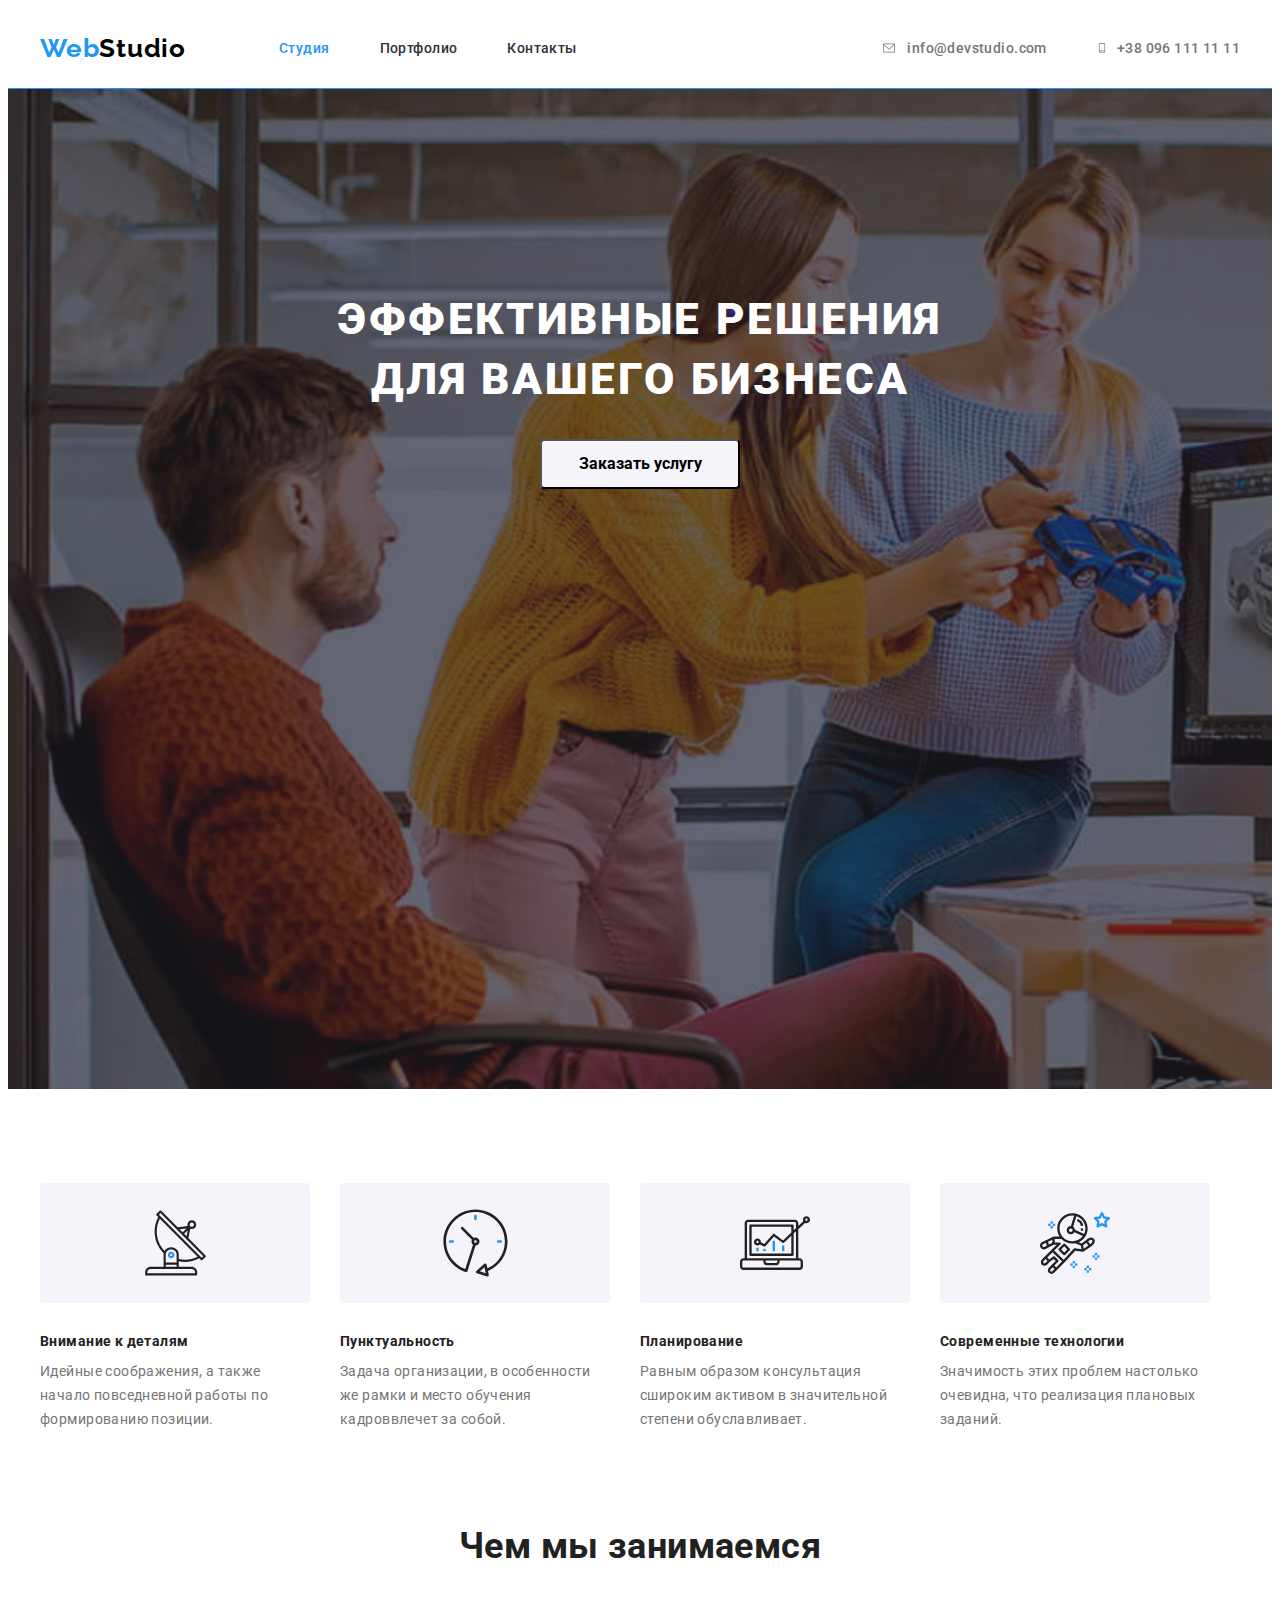
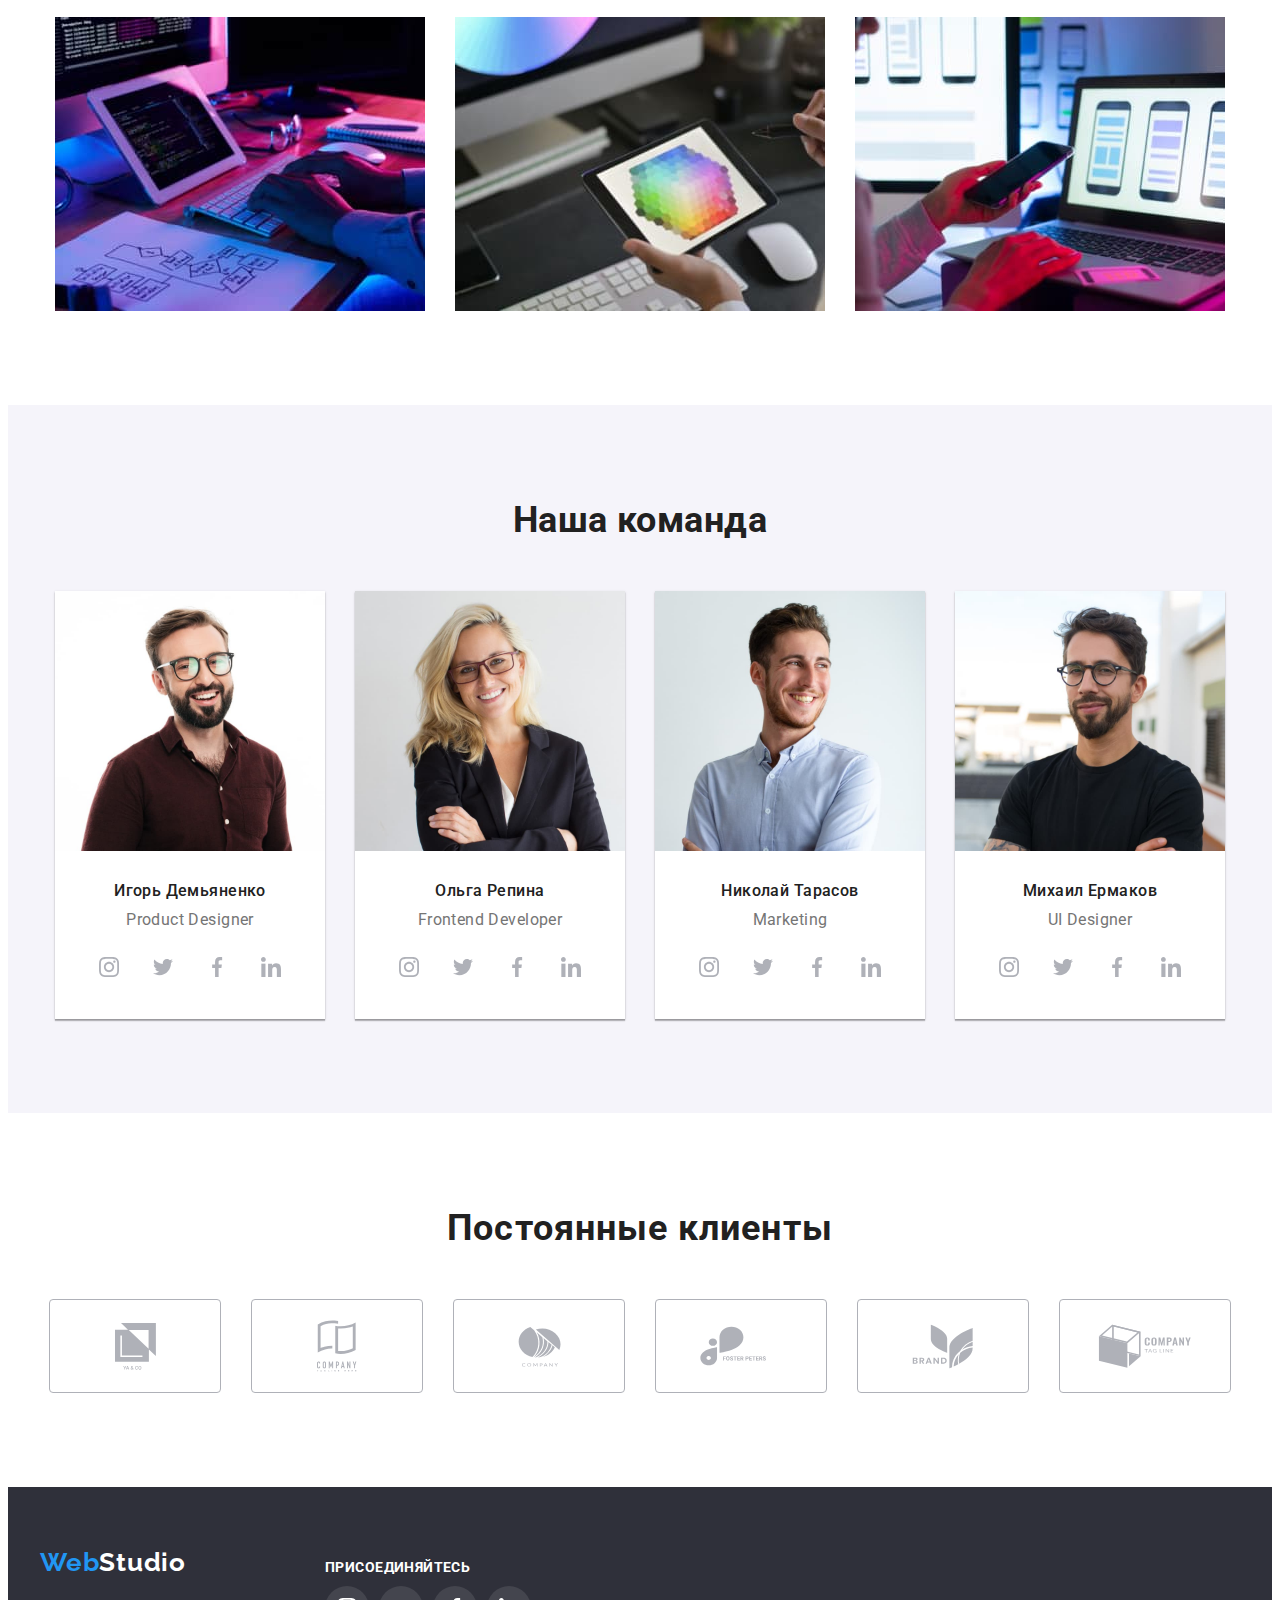
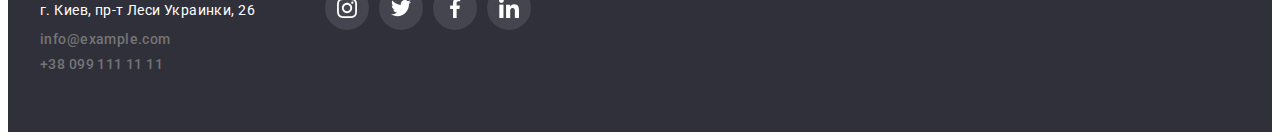
==== index.html @ 54870315 "main" ====
<!DOCTYPE html>
<html lang="en">
<head>
    <meta charset="UTF-8">
    <meta http-equiv="X-UA-Compatible" content="IE=edge">
    <meta name="viewport" content="width=device-width, initial-scale=1.0">
    <title>Document</title>
    <link rel="preconnect" href="https://fonts.googleapis.com">
<link rel="preconnect" href="https://fonts.gstatic.com" crossorigin>
<link href="https://fonts.googleapis.com/css2?family=Roboto:ital,wght@0,400;0,500;0,700;0,900;1,400;1,500;1,700;1,900&display=swap" rel="stylesheet">
<link rel="stylesheet" href="https://cdnjs.cloudflare.com/ajax/libs/modern-normalize/1.1.0/modern-normalize.min.css" integrity="sha512-wpPYUAdjBVSE4KJnH1VR1HeZfpl1ub8YT/NKx4PuQ5NmX2tKuGu6U/JRp5y+Y8XG2tV+wKQpNHVUX03MfMFn9Q==" crossorigin="anonymous" referrerpolicy="no-referrer" />
    <link rel="stylesheet" href="./CSS/style.css">
    <link rel="preconnect" href="https://fonts.googleapis.com">
    <link rel="preconnect" href="https://fonts.googleapis.com">
    <link rel="preconnect" href="https://fonts.gstatic.com" crossorigin>
    <link href="https://fonts.googleapis.com/css2?family=Raleway:wght@700&display=swap" rel="stylesheet">
<body class="body">
    <!-- header -->
   <header class="header-box">
       <div class="container flex">     
       <nav class="flex"><a href="" class="logo" lang="en">
        <span class="web">Web</span>Studio</a>
   <ul class="style-nav">
    <li class="list-style-maino"><a href="./index.html" class="link-main">Студия</a></li>
    <li class="list-style"><a href="./porfolio.html" class="link"> Портфолио</a></li>
    <li class="list-style"> <a href="" class="link"> Контакты</a></li>
</ul>
    </nav>
    
        <ul class="auth-nav">
        <li class="linknav-list-left">
            <a href="" class="linknav linknav">
                <svg class="header-icon icon-left" width="16" height="12"><use href="./images/icons/sprite.svg#icon-envelopehover"></use></svg>
info@devstudio.com</a></li>
        <li class="linknav-list"><a href="" class="linknav">
            <svg class="header-icon" width="10" height="16"><use href="./images/icons/sprite.svg#icon-smartphone"></use></svg>
       +38 096 111 11 11</a></li>
        
    </ul>
    </div>
</header>


<main>
    <!-- ===========HERO============== -->

    <section class="main-title">
        <div class="container">
        <h1 class="title">ЭФФЕКТИВНЫЕ РЕШЕНИЯ<br>ДЛЯ ВАШЕГО БИЗНЕСА </h1>
        <button type="button" class="button">Заказать услугу</button>
        </div>
    </section>



<section class="section">
<div class="container">

    <ul class="hero">
        <li class="list"> <div class="bloks"> <svg width="65" height="70"><use href="./images/icons/sprite.svg#icon-antenna1"></use></svg>
</div><h3 class="headlines">Внимание к деталям</h3>
           <p class="plist">Идейные соображения, а также начало повседневной работы по формированию позиции.</p></li>
            <li class="list"> <div class="bloks">
<svg width="67" height="70"><use href="./images/icons/sprite.svg#icon-clock2"></use></svg>
</div><h3 class="headlines">Пунктуальность</h3>
               <p class="plist">Задача организации, в особенности же рамки и место обучения кадроввлечет за собой.</p></li>
                <li class="list"> <div class="bloks"><svg width="70" height="70"><use href="./images/icons/sprite.svg#icon-diagram3" ></use></svg>
</div><h3 class="headlines">Планирование</h3>
                   <p class="plist"> Равным образом консультация сшироким активом в значительной степени обуславливает.</p></li>
                    <li class="list"> <div class="bloks"><svg width="70" height="70"><use href="./images/icons/sprite.svg#icon-astronaut4"></use></svg>
</div><h3 class="headlines">Современные технологии</h3>
                       <p class="plist"> Значимость этих проблем настолько очевидна, что реализация плановых заданий.</p></li>
    </ul>
    </div>
    </section>
    <!-- /* ===============WHAT WE DO================= */ -->
    <section class="section section-whatwedo">
        <div class="container">
    <h2 class="main-headlines">Чем мы занимаемся</h2>
    <ul class="images">
        <li class="img-list"><img src="./images/img1.jpg" width=370 height="294" alt="разработчик работает над проектом"> </li>
        <li class="img-list"><img src="./images/img2.jpg" width="370" height="294" alt="дизайнеры работают над мобильным приложением"></li>
        <li class="img-list"><img src="./images/img3.jpg" width="370" height="294" alt="креативный веб дизайнер выбирает цвет на планшете"></li>
    </ul>
    </div>
</section>

<!-- /* ==============TEAM============= */ -->
    <section class="our-team section">
        <div class="container">
        <h2 class="main-headlines-bot">Наша команда</h2>
        <ul class="all-employee">
            <li class="employee">
                
                <img src="./images/developer1.jpg" width="270" height="260" alt="Product Designer">
                <div class="cards-work"><h3 class="workers">Игорь Демьяненко</h3>
       <p class="positions">Product Designer</p><ul class="box-icons"><li class="social-link" ><a class="social-link-team" href=""><svg class="social-icon-team" height="20" width="20"><use href="./images/icons/sprite.svg#icon-instagram1"></use></svg></a></li>
    <li  class="social-link"><a href="" class="social-link-team"><svg class="social-icon-team" height="20" width="20"><use href="./images/icons/sprite.svg#icon-twitter2"></use></svg></a></li>
    <li  class="social-link"><a href="" class="social-link-team"><svg class="social-icon-team" height="20" width="20"><use href="./images/icons/sprite.svg#icon-facebook3"></use></svg></a></li>
    <li  class="social-link"><a href="" class="social-link-team"><svg class="social-icon-team" height="20" width="20"><use href="./images/icons/sprite.svg#icon-linkedin4"></use></svg></a></li></ul>
</div>
</li>

        <li class="employee">
            <img src="./images/developer2.jpg" width="270" height="260" alt="Frontend Developer">
            <div class="cards-work">
          <h3 class="workers">Ольга Репина</h3><p class="positions">Frontend Developer</p>
          <ul class="box-icons">
            <li class="social-link"><a class="social-link-team" href=""><svg class="social-icon-team" height="20" width="20"><use href="./images/icons/sprite.svg#icon-instagram1"></use></svg></a></li>
            <li class="social-link"><a class="social-link-team" href=""><svg class="social-icon-team" height="20" width="20"><use href="./images/icons/sprite.svg#icon-twitter2"></use></svg></a></li>
            <li class="social-link"><a class="social-link-team" href=""><svg class="social-icon-team" height="20" width="20"><use href="./images/icons/sprite.svg#icon-facebook3"></use></svg></a></li>
            <li class="social-link"><a class="social-link-team" href=""><svg class="social-icon-team" height="20" width="20"><use href="./images/icons/sprite.svg#icon-linkedin4"></use></svg></a></li>
          </ul>
        </div>
    </li>
        <li class="employee">
            
                <img src="./images/developer3.jpg" width="270" height="260" alt="Marketing">
                <div class="cards-work">
             <h3 class="workers">Николай Тарасов</h3><p class="positions">Marketing</p><ul class="box-icons">
                 <li class="social-link"><a class="social-link-team" href=""><svg class="social-icon-team" height="20" width="20">
                        <use href="./images/icons/sprite.svg#icon-instagram1"></use>
                    </svg></a></li>
                <li class="social-link"><a class="social-link-team" href=""><svg class="social-icon-team" height="20" width="20">
                        <use href="./images/icons/sprite.svg#icon-twitter2"></use>
                    </svg></a></li>
                <li class="social-link"><a class="social-link-team" href=""><svg class="social-icon-team" height="20" width="20">
                        <use href="./images/icons/sprite.svg#icon-facebook3"></use>
                    </svg></a></li>
                <li class="social-link"><a class="social-link-team" href=""><svg class="social-icon-team" height="20" width="20">
                        <use href="./images/icons/sprite.svg#icon-linkedin4"></use>
                    </svg></a></li>
             </ul>
</div>
    
</li>
        <li class="employee">
           
                <img src="./images/developer4.jpg" width="270" height="260" alt="UI Designer">
                <div class="cards-work">
              <h3 class="workers">Михаил Ермаков</h3><p class="positions">UI Designer</p><ul class="box-icons">
                  <li class="social-link"><a class="social-link-team" href=""><svg class="social-icon-team" height="20" width="20">
                        <use href="./images/icons/sprite.svg#icon-instagram1"></use>
                    </svg></a></li>
            <li class="social-link"><a class="social-link-team" href=""><svg class="social-icon-team" height="20" width="20">
                    <use href="./images/icons/sprite.svg#icon-twitter2"></use>
                </svg></a></li>
        <li class="social-link"><a class="social-link-team" href=""><svg class="social-icon-team" height="20" width="20">
                <use href="./images/icons/sprite.svg#icon-facebook3"></use>
            </svg></a></li>
    <li class="social-link"><a class="social-link-team" href=""><svg class="social-icon-team" height="20" width="20">
            <use href="./images/icons/sprite.svg#icon-linkedin4"></use>
        </svg></a></li></ul>
            </div>
    </li>

        </ul>
        </div>
    </section>
    <!-- ============================CLIENTS============================ -->
    <section class="section">
        <div class="container">
            <h2 class="hclient">Постоянные клиенты</h2>
<ul class="client-flex"><li class="client-list"><a class="client-link" href=""><svg class="client-icon" width="41" height="47"><use href="./images/icons/sprite2.svg#icon-group" ></use></svg></a></li>
<li class="client-list"><a class="client-link" href=""><svg class="client-icon" width="40" height="52"><use href="./images/icons/sprite2.svg#icon-group2" ></use></svg></a></li>
<li class="client-list"><a class="client-link" href=""><svg class="client-icon" width="43" height="41"><use href="./images/icons/sprite2.svg#icon-group3"></use></svg></a></li>
<li class="client-list"><a class="client-link" href=""><svg class="client-icon" width="84" height="40"><use href="./images/icons/sprite2.svg#icon-group4"></use></svg></a></li>
<li class="client-list"><a class="client-link" href=""><svg class="client-icon" width="62" height="45"><use href="./images/icons/sprite2.svg#icon-group5"></use></svg></a></li>
<li class="client-list"><a class="client-link" href=""><svg class="client-icon" width="94" height="44"><use href="./images/icons/sprite2.svg#icon-group6"></use></svg></a></li></ul>
    

        </div>
    </section>
</main>
<!-- /* ==================FOOTER====================== */ -->
    <footer class="downfooter">
        <div class="container footer-flex">
            
            <div>
        <a href="" class="logodown" lang="en">
            <span class="web">Web</span>Studio</a>
<address>
    <ul class="footer-list">
<li><p class="address">г. Киев, пр-т Леси Украинки, 26</p></li>
 <li class="list-nav"><a href="" class="linknav-footer">info@example.com</a></li>  
<li class="list-nav footer-address"> <a href="" class="linknav-footer"> +38 099 111 11 11</a></li>
</ul>
</address>
</div>
<div class="footer-social">
    <h2 class="social-h">ПРИСОЕДИНЯЙТЕСЬ</h2>
    <ul class="ul-flex"><li class="social-footer-list"><a class="social-link-footer" href=""><svg class="social-icon-footer" height="20" width="20"><use href="./images/icons/sprite.svg#icon-instagram1"></use></svg></a></li>
    <li class="social-footer-list"><a class="social-link-footer" href=""><svg class="social-icon-footer" height="20" width="20"><use href="./images/icons/sprite.svg#icon-twitter2"></use></svg></a></li>
    <li class="social-footer-list"><a class="social-link-footer" href=""><svg class="social-icon-footer" height="20" width="20"><use href="./images/icons/sprite.svg#icon-facebook3"></use></svg></a></li>
    <li class="social-footer-list"><a class="social-link-footer" href=""><svg class="social-icon-footer" height="20" width="20"><use href="./images/icons/sprite.svg#icon-linkedin4"></use></svg></a></li></ul>
</div>
</div>
    </footer>

</body>
</html>
---- CSS/style.css ----
.body {
  font-family: "Roboto", sans-serif;
  font-size: 14px;
  font-weight: 400;
  font-style: normal;
  letter-spacing: 0.03em;
  color: #757575;
}
address {
  font-style: normal;
}
img {
  display: block;
}
ul {
  list-style: none;
}
p {
  margin: 0;
}
.container {
  width: 1200px;
  padding-left: 15px;
  padding-right: 15px;
  margin-right: auto;
  margin-left: auto;
}
.section {
  padding-top: 94px;
  padding-bottom: 94px;
}
/* global */
.logo {
  font-family: Raleway;
  font-weight: bold;
  font-size: 26px;
  line-height: 31px;
  letter-spacing: 0.03em;
  color: black;
  text-decoration: none;
  display: inline-block;
}
.web {
  color: #2196f3;
}
/* logo */
/* ===================header=================== */

.style-nav {
  display: flex;
  margin-top: 0px;
  margin-bottom: 0px;
  padding-left: 0px;
  justify-content: center;
  margin-left: 93px;
  align-items: center;
}

.style-nav .link-main {
  font-size: 14px;
  line-height: 16px;
  font-weight: 500;
  color: #2196f3;
  text-decoration: none;
  list-style: none;
  display: block;
  /* margin-top: 32px;
  margin-bottom: 32px; */
}
.style-nav .link {
  display: block;
  font-size: 14px;
  line-height: 16px;
  font-weight: 500;
  color: #2f303a;
  text-decoration: none;
  padding-top: 32px;
  padding-bottom: 32px;
}
.list-style {
  margin-left: 50px;
}
.style-nav .link:hover,
.style-nav .link:focus {
  color: #2196f3;
}
.auth-nav .linknav {
  font-size: 14px;
  line-height: 16px;
  font-weight: 500;
  text-decoration: none;
  list-style: none;
  color: #757575;
}
.linknav:focus,
.linknav:hover {
  color: #2196f3;
  fill: #2196f3;
}

.linknav-list {
  margin-left: 50px;
}
.auth-nav {
  display: flex;
  align-items: center;
  padding-left: 0;
  margin: 0px;
  margin-left: auto;
}
.auth-nav .linknav-list + .linknav-list {
  margin-left: 50px;
}
.header-box {
  border-bottom: 1px solid #2196f3;
}
.flex {
  display: flex;
  align-items: center;
}
.linknav {
  display: flex;
  align-items: center;
}
.header-icon {
  margin-right: 10px;
}
.header-icon {
  fill: #757575;
}
.linknav-list:hover .header-icon,
.linknav-list:focus .header-icon {
  fill: #2196f3;
}
.linknav-list-left:hover .header-icon,
.linknav-list-left:focus .header-icon {
  fill: #2196f3;
}
/* ==================header=================== */
.bloks {
  height: 120px;
  display: flex;
  background: #f5f4fa;
  border-radius: 4px;
  margin-bottom: 30px;
  align-items: center;
  justify-content: center;
}
.main-title {
  background: #c4c4c4;
  color: #ffffff;
  text-align: center;
  margin-right: auto;
  margin-left: auto;
  padding-top: 200px;
  padding-bottom: 200px;
  background-image: linear-gradient(
      rgba(47, 48, 58, 0.4),
      rgba(47, 48, 58, 0.4)
    ),
    url(../images/background.jpg);
  background-size: cover;
  max-width: 1600px;
  height: 600px;
}

.main-title .title {
  margin-bottom: 30px;
  margin-top: 0px;
  font-size: 44px;
  line-height: 60px;
  font-weight: 900;
  letter-spacing: 0.06em;
}
.button {
  font-family: "Roboto";
  border-radius: 4px;
  background-color: #f5f4fa;
  color: black;
  font-size: 16px;
  line-height: 30px;
  font-weight: 700;
  width: 200px;
  height: 50px;
  left: 700px;
  top: 430px;
  cursor: pointer;
  display: inline-block;
}
.button:hover {
  background-color: #2196f3;
  color: #ffffff;
  cursor: pointer;
}
/* effect button */

.hero {
  margin-top: 0px;
  margin-bottom: 0px;
  display: flex;
  padding-left: 0px;
}
.hero .list + .list {
  margin-left: 30px;
}
.hero .plist {
  font-size: 14px;
  line-height: 24px;
  margin-top: 0px;
  margin-bottom: 0px;
  width: 270px;
}
.hero .headlines {
  font-size: 14px;
  line-height: 16px;
  color: #212121;
  font-weight: 700;
  margin-top: 0px;

  margin-bottom: 10px;
}
/* ===============WHAT WE DO================= */
.main-headlines {
  font-size: 36px;
  line-height: 42px;
  font-weight: 700;
  color: #212121;
  margin-bottom: 50px;
  text-align: center;
  margin-top: 0;
}
.section-whatwedo {
  padding-top: 0;
}
.images {
  margin-top: 0px;
  display: flex;
  justify-content: center;
  padding: 0px;
  margin-bottom: 0px;
}
.img-list {
  width: 370px;
}
/* ==============TEAM============= */
.box-icons {
  display: flex;
  padding: 0;
  justify-content: center;
}

.all-employee {
  padding-bottom: 94px;
  margin-bottom: 0px;
  margin-top: 0px;
  display: flex;
  justify-content: center;
  padding: 0;
}
.all-employee .employee + .employee {
  margin-left: 30px;
}

.images .img-list + .img-list {
  margin-left: 30px;
}
.our-team {
  background-color: #f5f4fa;
  padding-top: 94px;
  margin-left: 0px;
}
.main-headlines-bot {
  font-size: 36px;
  line-height: 42px;
  font-weight: 700;
  color: #212121;
  margin-bottom: 50px;
  text-align: center;
  margin-top: 0px;
}

.employee {
  width: 270px;
  background: #ffffff;
  box-shadow: 0px 1px 3px rgba(0, 0, 0, 0.12), 0px 1px 1px rgba(0, 0, 0, 0.14),
    0px 2px 1px rgba(0, 0, 0, 0.2);
}
.workers {
  font-weight: 500;
  font-size: 16px;
  line-height: 19px;
  text-align: center;
  color: #212121;
  margin-bottom: 10px;
  margin-top: 0;
}
.positions {
  font-size: 16px;
  line-height: 19px;
  font-weight: 400;
  text-align: center;
  margin: 0px;
  margin-bottom: 16px;
}
.cards-work {
  padding-top: 30px;
  padding-bottom: 30px;
}
.box-icons {
  display: flex;
  align-items: center;
  justify-content: center;
}
.social-link-team {
  display: flex;
  align-items: center;
  justify-content: center;
  width: 44px;
  height: 44px;
  border-radius: 50%;
}
.social-link-team:hover,
.social-link-team:focus {
  background-color: #2196f3;
}
.social-link-team:hover .social-icon-team {
  fill: #ffffff;
}
.social-icon-team {
  fill: #afb1b8;
}
.social-link + .social-link {
  margin-left: 10px;
}

/* ==================CLIENT====================== */
.hclient {
  max-width: 390px;
  font-style: normal;
  font-weight: 700;
  font-size: 36px;
  line-height: 42px;
  text-align: center;
  letter-spacing: 0.03em;
  color: #212121;
  margin-top: 0;
  margin-left: auto;
  margin-right: auto;
  margin-bottom: 50px;
}
.client-list + .client-list {
  margin-left: 30px;
}
.client-flex {
  display: flex;
  margin: 0%;
  padding: 0%;
  justify-content: center;
}
.client-link {
  display: flex;
  align-items: center;
  justify-content: center;
  width: 170px;
  height: 92px;
  border: 1px solid #afb1b8;
  border-radius: 4px;
}
.client-link:hover .client-icon,
.client-link:focus .client-icon {
  fill: #2196f3;
}
.client-link:hover,
.client-link:focus {
  border-color: #2196f3;
}
.client-icon {
  fill: #afb1b8;
}
/* ==================FOOTER====================== */
.downfooter {
  background-color: #2f303a;
}
.logodown {
  font-family: Raleway;
  font-weight: bold;
  font-size: 26px;
  line-height: 31px;
  letter-spacing: 0.03em;
  color: #ffffff;
  text-decoration: none;
  display: inline-block;
  margin-bottom: 20px;
}
.web {
  color: #2196f3;
}
.address {
  margin-bottom: 0px;
  margin-top: 0px;
  text-align: left;
  font-size: 14px;
  line-height: 24px;
  color: #ffffff;
  font-weight: 400;
}
.footer-list {
  padding-left: 0px;
  margin: 0px;
  font-style: normal;
}
.linknav-footer {
  font-size: 14px;
  line-height: 16px;
  font-weight: 500;
  text-decoration: none;
  list-style: none;
  color: #757575;
  display: inline-block;
}
.list-nav {
  margin-top: 9px;
}
.downfooter .linknav-footer:focus,
.downfooter .linknav-footer:hover {
  color: #2196f3;
}
.downfooter {
  padding-bottom: 60px;
  padding-top: 60px;
}
.footer-flex {
  display: flex;
}
.footer-social {
  margin-left: 70px;
}
.ul-flex {
  display: flex;
  margin: 0%;
  padding: 0%;
}

.social-icon-footer {
  fill: #ffffff;
}
.social-link-footer {
  display: flex;
  align-items: center;
  justify-content: center;
  width: 44px;
  height: 44px;
  border-radius: 50%;
  background-color: rgba(255, 255, 255, 0.1);
}
.social-link-footer:hover,
.social-link-footer:focus {
  background-color: #2196f3;
}
.social-link-team:hover .social-icon-team {
  fill: #ffffff;
}
.social-footer-list + .social-footer-list {
  margin-left: 10px;
}
.social-h {
  font-weight: 700;
  font-size: 14px;
  line-height: 16px;
  letter-spacing: 0.03em;

  color: #ffffff;
}
/* footeer */

/* =================Portfolio================ */
.port-header {
  display: flex;
  align-items: center;
}
.header-box-port {
  border-bottom: 1px solid #ececec;
}

.style-nav-port {
  margin: 0%;
  display: flex;
  padding: 0px;
  margin-left: 93px;
  align-items: center;
}

.web {
  color: #2196f3;
}
.link-current {
  font-size: 14px;
  line-height: 16px;
  font-weight: 500;
  color: #2196f3;
  text-decoration: none;
  list-style: none;
  padding-top: 32px;
  padding-bottom: 32px;
}
.list-current {
  margin-left: 50px;
  margin-right: 50px;
}
.link-port {
  padding-top: 32px;
  padding-bottom: 32px;
}
.link-port-left {
  font-size: 14px;
  line-height: 16px;
  font-weight: 500;
  color: #212121;
  text-decoration: none;
  list-style: none;
  padding-top: 32px;
  padding-bottom: 32px;
}
.link-port-left:focus,
.link-port-left:hover {
  color: #2196f3;
}
.style-nav-port .link-port {
  font-size: 14px;
  line-height: 16px;
  font-weight: 500;
  color: #212121;
  text-decoration: none;
  list-style: none;
}
.list-style-main {
  margin-left: 50px;
}
.style-nav-port .link-port:hover,
.style-nav-port .link-port:focus {
  color: #2196f3;
}
.auth-nav .linknav-port {
  font-size: 14px;
  line-height: 16px;
  font-weight: 500;
  text-decoration: none;
  list-style: none;
  color: #757575;
}
.auth-nav .linknav:focus,
.auth-nav .linknav:hover {
  color: #2196f3;
}
.auth-nav .prt-list {
  margin-right: 50px;
}

/* header-portfolio */

.portfolio-nav {
  font-weight: 500;
  font-size: 16px;
  line-height: 1.62;
}
.btns {
  display: flex;
  justify-content: center;
  padding-left: 0px;
  margin: 0px;
  margin-bottom: 50px;
}
.btns .btns-list + .btns-list {
  margin-left: 8px;
}
.button-port {
  font-family: "Roboto";
  border-radius: 4px;
  background-color: #f5f4fa;
  color: black;
  font-weight: 500;
  font-size: 16px;
  line-height: 26px;
  cursor: pointer;
}
.button-port:hover {
  background-color: #2196f3;
  color: #ffffff;
  cursor: pointer;
}
/* buttons portfolio */
.imgs {
  display: flex;
  flex-wrap: wrap;
  margin-top: 0px;
  padding: 0%;
}

.image-list {
  box-sizing: border-box;
  min-width: 370px;
}
.imgs .image-list .image-title {
  margin-bottom: 4px;
  font-weight: bold;
  font-size: 18px;
  line-height: 36px;
  color: #212121;
  margin-top: 0;
  margin-left: auto;
  margin-right: auto;
}
.description {
  margin-bottom: 0;
  margin-top: 0px;
  font-size: 16px;
  line-height: 30px;
  font-weight: 400;
}
.cards-worker {
  padding: 20px 24px;
  border-bottom: 1px solid #eeeeee;
  border-left: 1px solid #eeeeee;
  border-right: 1px solid #eeeeee;
}
.image-list:not(:nth-last-child(3n + 1)) {
  margin-right: 30px;
}
.image-list:not(:nth-last-child(-n + 3)) {
  margin-bottom: 30px;
}
/*assortment */
/* ======================FOOTER==================================== */
.logodown-port {
  display: inline-block;
  margin-bottom: 20px;

  font-family: Raleway;
  font-weight: bold;
  font-size: 26px;
  line-height: 31px;
  letter-spacing: 0.03em;
  color: #ffffff;
  text-decoration: none;
}
.web {
  color: #2196f3;
}
.downfooter-port {
  background-color: #2f303a;
  padding-top: 60px;
  padding-bottom: 60px;
}
.address-port {
  color: #ffffff;
  margin-top: 0px;
  margin-bottom: 0px;
}
.downfooter-port .linknav-port {
  display: inline-block;
  font-size: 14px;
  line-height: 24px;
  color: rgba(255, 255, 255, 0.6);
  text-decoration: none;
  list-style: none;
}
.downfooter-potr .linknav-port:focus,
.downfooter-port .linknav-port:hover {
  color: #2196f3;
}
.portfoot-list {
  padding: 0;
  margin: 0;
}
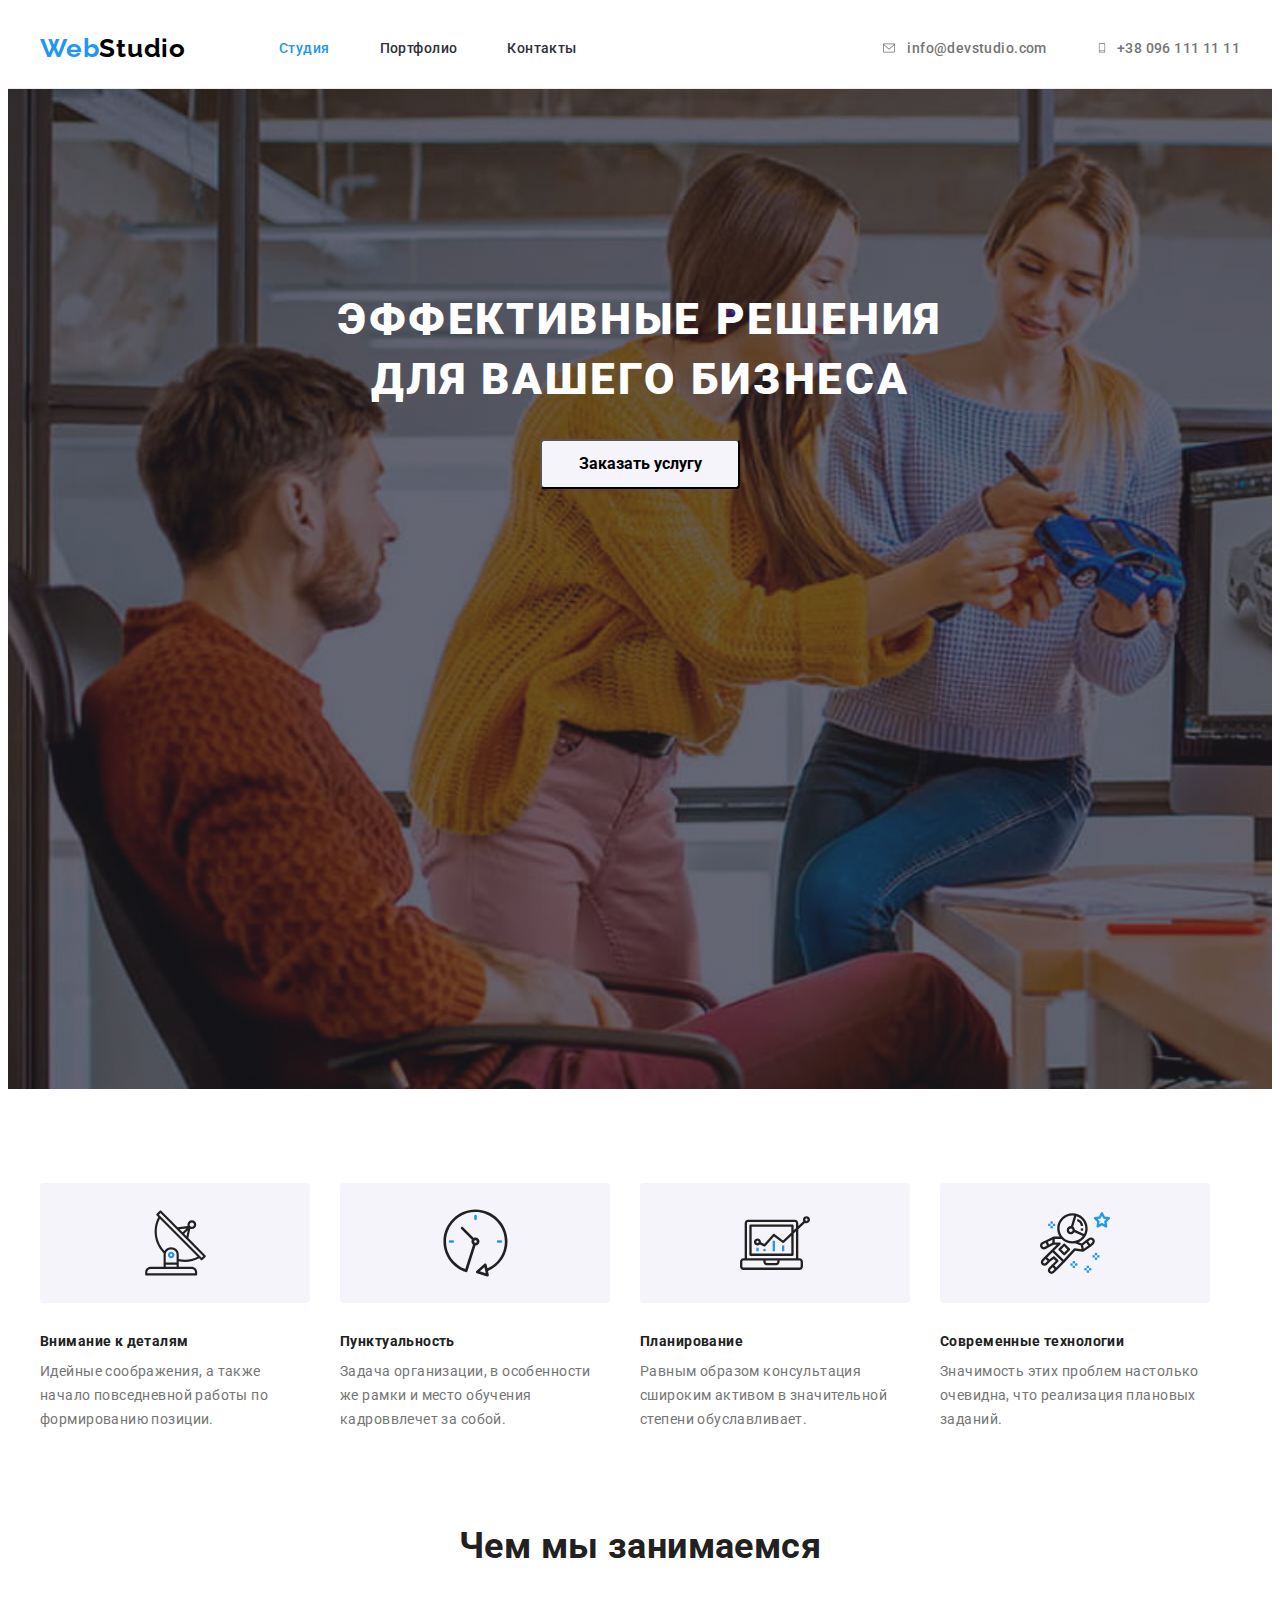
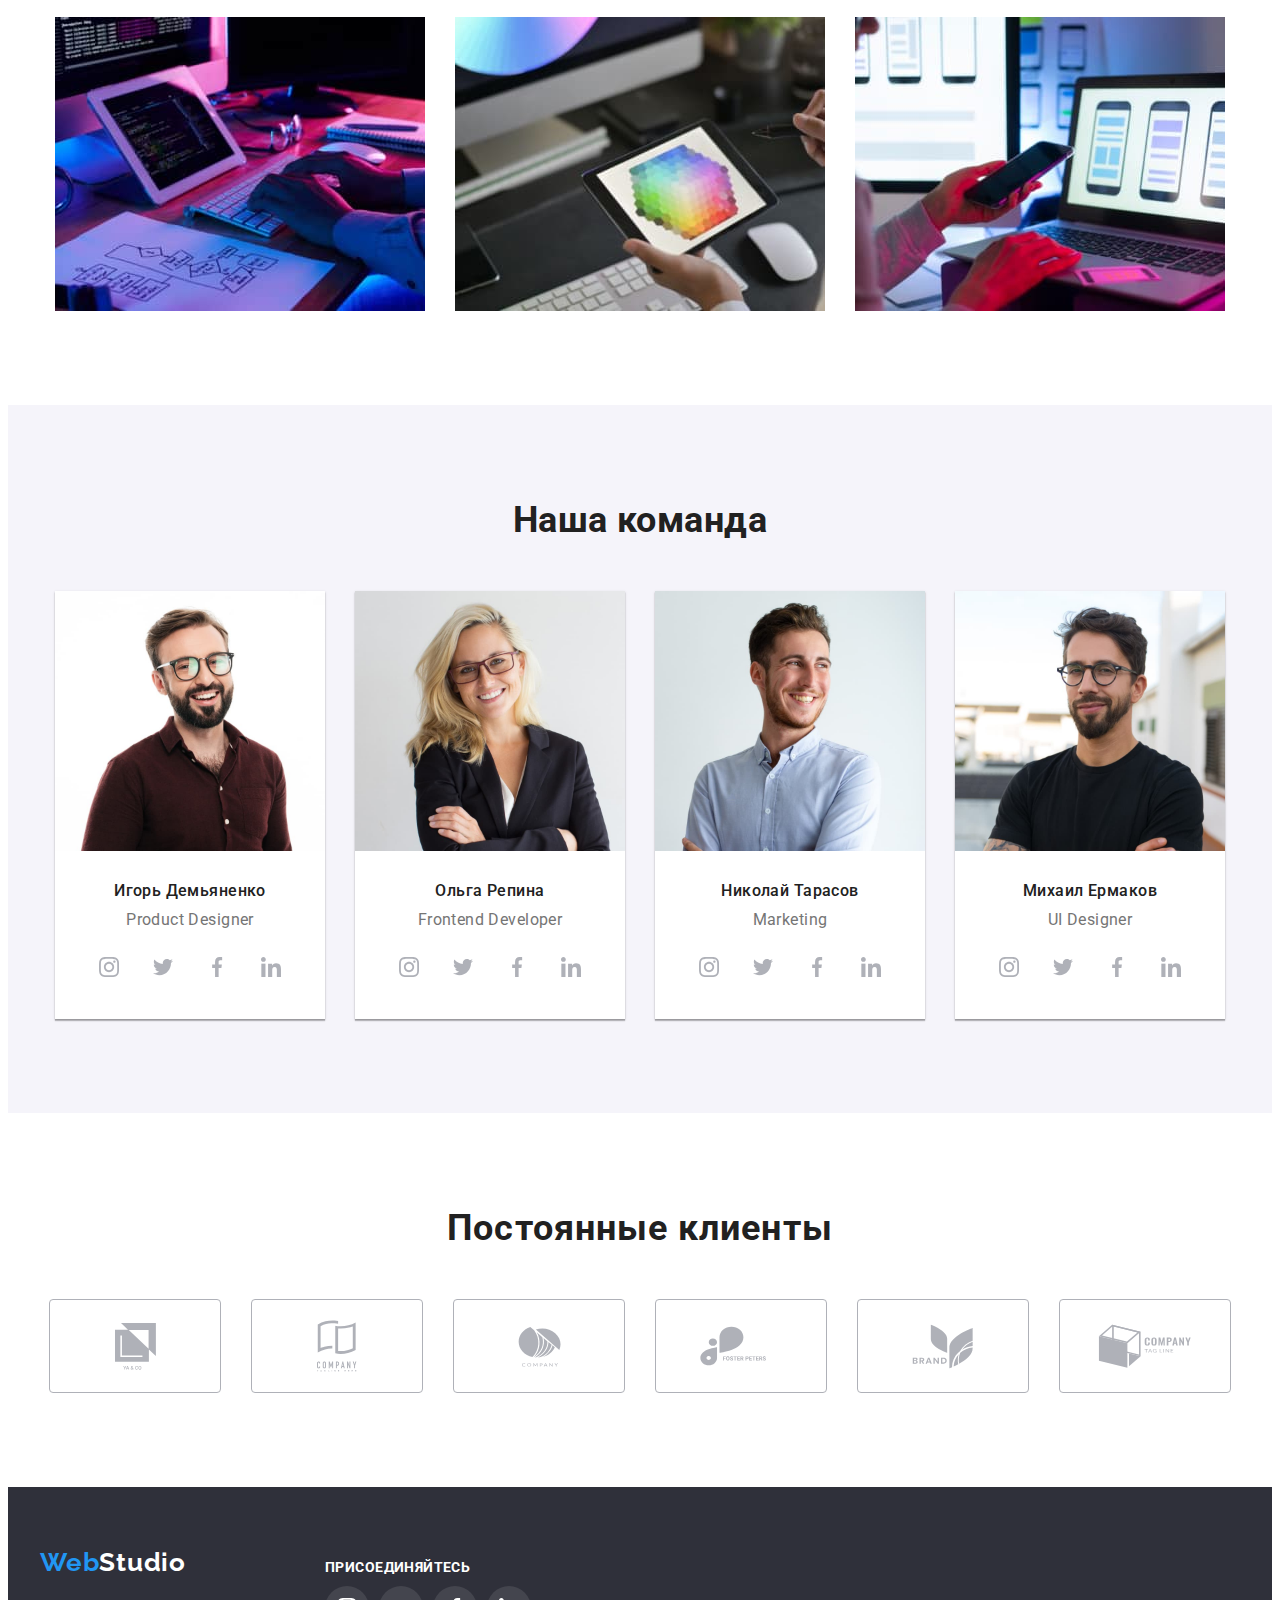
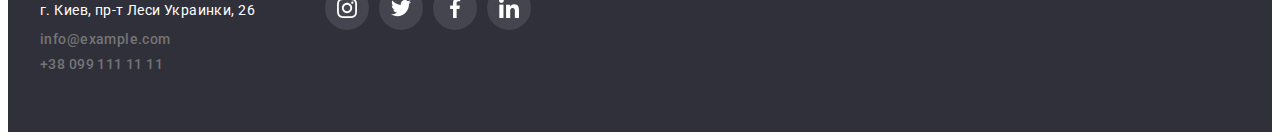
==== commit 9fc04258: "Finish" ====
--- a/index.html
+++ b/index.html
@@ -21,7 +21,7 @@
        <nav class="flex"><a href="" class="logo" lang="en">
         <span class="web">Web</span>Studio</a>
    <ul class="style-nav">
-    <li class="list-style-maino"><a href="./index.html" class="link-main">Студия</a></li>
+    <li class="list-style-main"><a href="./index.html" class="link-main">Студия</a></li>
     <li class="list-style"><a href="./porfolio.html" class="link"> Портфолио</a></li>
     <li class="list-style"> <a href="" class="link"> Контакты</a></li>
 </ul>
--- a/CSS/style.css
+++ b/CSS/style.css
@@ -112,7 +112,7 @@
   margin-left: 50px;
 }
 .header-box {
-  border-bottom: 1px solid #2196f3;
+  border-bottom: 1px solid #ececec;
 }
 .flex {
   display: flex;
@@ -474,73 +474,45 @@
 /* footeer */
 
 /* =================Portfolio================ */
-.port-header {
-  display: flex;
-  align-items: center;
-}
-.header-box-port {
-  border-bottom: 1px solid #ececec;
-}
-
-.style-nav-port {
-  margin: 0%;
-  display: flex;
-  padding: 0px;
+.style-nav {
+  display: flex;
+  margin-top: 0px;
+  margin-bottom: 0px;
+  padding-left: 0px;
+  justify-content: center;
   margin-left: 93px;
   align-items: center;
 }
 
-.web {
-  color: #2196f3;
-}
-.link-current {
+.linkp-main {
   font-size: 14px;
   line-height: 16px;
   font-weight: 500;
   color: #2196f3;
   text-decoration: none;
   list-style: none;
+  display: block;
   padding-top: 32px;
   padding-bottom: 32px;
-}
-.list-current {
   margin-left: 50px;
   margin-right: 50px;
 }
-.link-port {
+.linkp {
+  display: block;
+  font-size: 14px;
+  line-height: 16px;
+  font-weight: 500;
+  color: #2f303a;
+  text-decoration: none;
   padding-top: 32px;
   padding-bottom: 32px;
 }
-.link-port-left {
-  font-size: 14px;
-  line-height: 16px;
-  font-weight: 500;
-  color: #212121;
-  text-decoration: none;
-  list-style: none;
-  padding-top: 32px;
-  padding-bottom: 32px;
-}
-.link-port-left:focus,
-.link-port-left:hover {
-  color: #2196f3;
-}
-.style-nav-port .link-port {
-  font-size: 14px;
-  line-height: 16px;
-  font-weight: 500;
-  color: #212121;
-  text-decoration: none;
-  list-style: none;
-}
-.list-style-main {
-  margin-left: 50px;
-}
-.style-nav-port .link-port:hover,
-.style-nav-port .link-port:focus {
-  color: #2196f3;
-}
-.auth-nav .linknav-port {
+
+.linkp:hover,
+.linkp:focus {
+  color: #2196f3;
+}
+.auth-nav .linknav {
   font-size: 14px;
   line-height: 16px;
   font-weight: 500;
@@ -548,15 +520,50 @@
   list-style: none;
   color: #757575;
 }
-.auth-nav .linknav:focus,
-.auth-nav .linknav:hover {
-  color: #2196f3;
-}
-.auth-nav .prt-list {
-  margin-right: 50px;
-}
-
-/* header-portfolio */
+.linknav:focus,
+.linknav:hover {
+  color: #2196f3;
+  fill: #2196f3;
+}
+
+.linknav-list {
+  margin-left: 50px;
+}
+.auth-nav {
+  display: flex;
+  align-items: center;
+  padding-left: 0;
+  margin: 0px;
+  margin-left: auto;
+}
+.auth-nav .linknav-list + .linknav-list {
+  margin-left: 50px;
+}
+.header-box {
+  border-bottom: 1px solid #ececec;
+}
+.flex {
+  display: flex;
+  align-items: center;
+}
+.linknav {
+  display: flex;
+  align-items: center;
+}
+.header-icon {
+  margin-right: 10px;
+}
+.header-icon {
+  fill: #757575;
+}
+.linknav-list:hover .header-icon,
+.linknav-list:focus .header-icon {
+  fill: #2196f3;
+}
+.linknav-list-left:hover .header-icon,
+.linknav-list-left:focus .header-icon {
+  fill: #2196f3;
+}
 
 .portfolio-nav {
   font-weight: 500;
@@ -587,6 +594,8 @@
   background-color: #2196f3;
   color: #ffffff;
   cursor: pointer;
+  box-shadow: 0px 3px 1px rgba(0, 0, 0, 0.1), 0px 1px 2px rgba(0, 0, 0, 0.08),
+    0px 2px 2px rgba(0, 0, 0, 0.12);
 }
 /* buttons portfolio */
 .imgs {
@@ -599,6 +608,11 @@
 .image-list {
   box-sizing: border-box;
   min-width: 370px;
+}
+.image-list:hover,
+.image-list:focus {
+  box-shadow: 0px 1px 1px rgba(0, 0, 0, 0.12), 0px 4px 4px rgba(0, 0, 0, 0.06),
+    1px 4px 6px rgba(0, 0, 0, 0.16);
 }
 .imgs .image-list .image-title {
   margin-bottom: 4px;
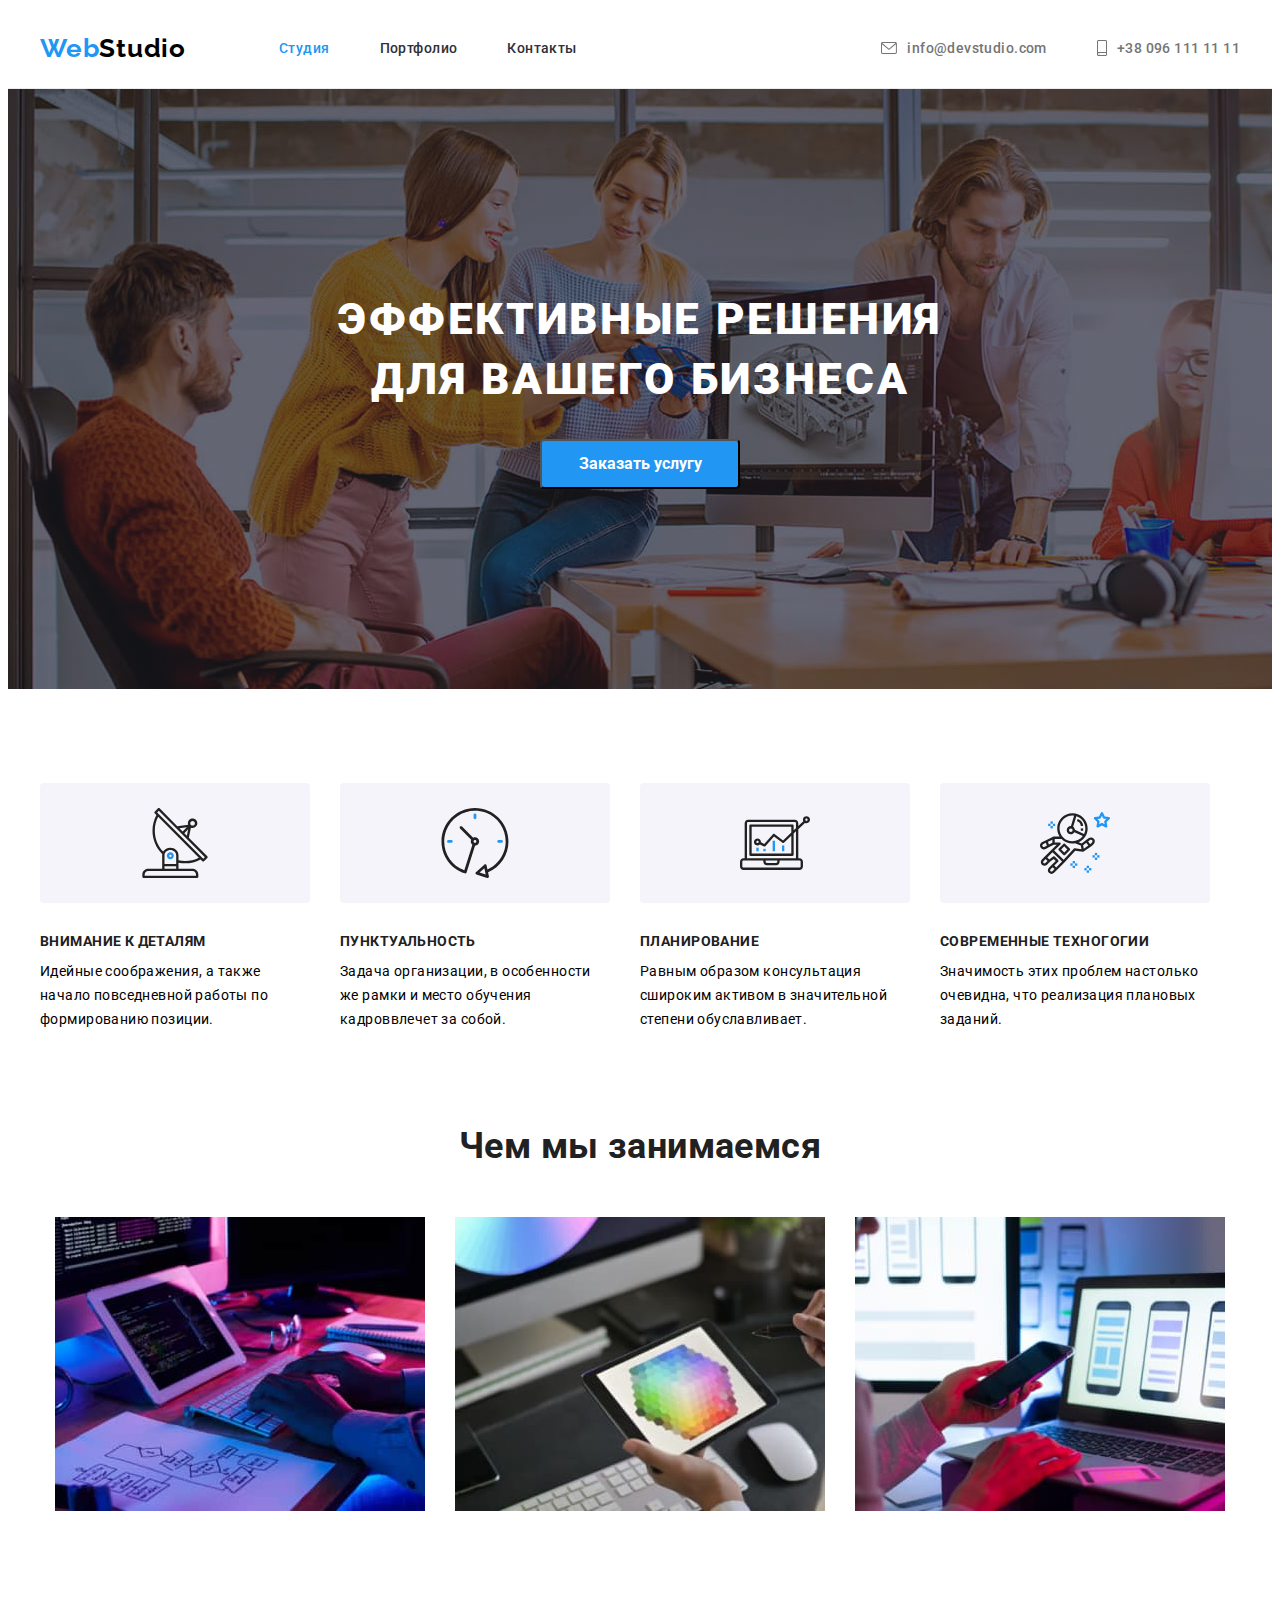
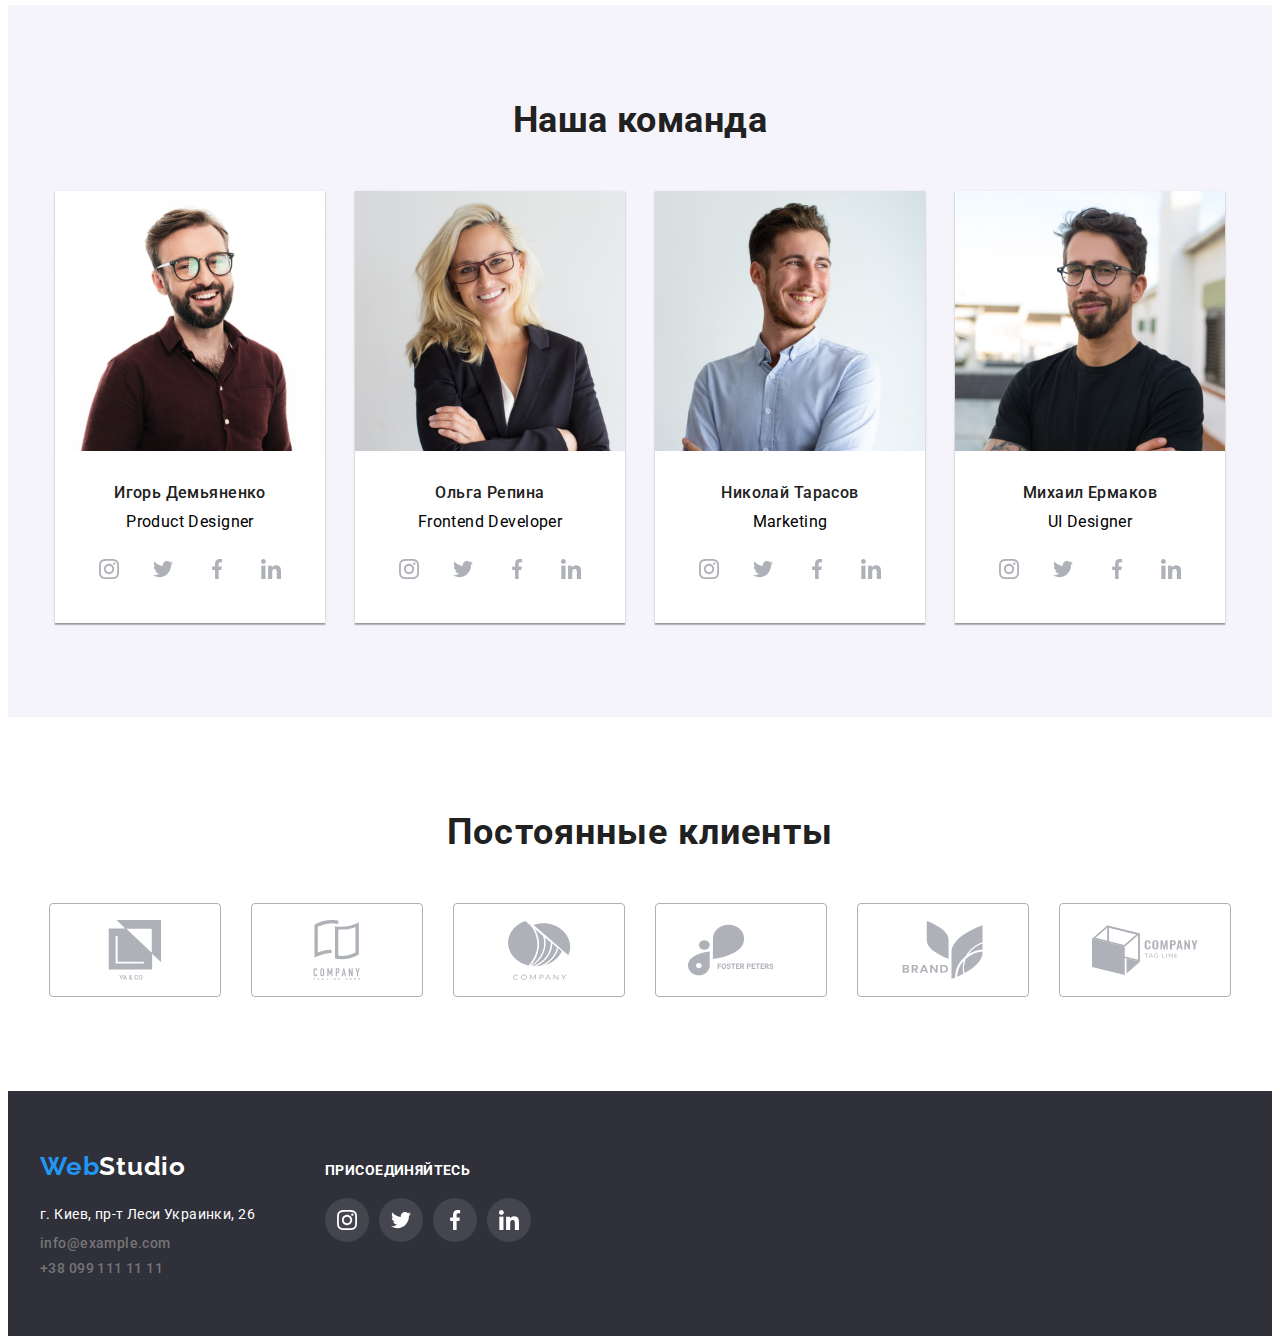
==== commit 2e3b9e68: "final" ====
--- a/index.html
+++ b/index.html
@@ -30,7 +30,7 @@
         <ul class="auth-nav">
         <li class="linknav-list-left">
             <a href="" class="linknav linknav">
-                <svg class="header-icon icon-left" width="16" height="12"><use href="./images/icons/sprite.svg#icon-envelopehover"></use></svg>
+                <svg class="header-icon icon-left" width="16" height="12"><use href="./images/icons/sprite.svg#icon-envelope"></use></svg>
 info@devstudio.com</a></li>
         <li class="linknav-list"><a href="" class="linknav">
             <svg class="header-icon" width="10" height="16"><use href="./images/icons/sprite.svg#icon-smartphone"></use></svg>
@@ -57,18 +57,18 @@
 <div class="container">
 
     <ul class="hero">
-        <li class="list"> <div class="bloks"> <svg width="65" height="70"><use href="./images/icons/sprite.svg#icon-antenna1"></use></svg>
-</div><h3 class="headlines">Внимание к деталям</h3>
+        <li class="list"> <div class="bloks"> <svg width="70" height="70"><use href="./images/icons/sprite.svg#icon-antenna1"></use></svg>
+</div><h3 class="headlines">ВНИМАНИЕ К ДЕТАЛЯМ</h3>
            <p class="plist">Идейные соображения, а также начало повседневной работы по формированию позиции.</p></li>
             <li class="list"> <div class="bloks">
-<svg width="67" height="70"><use href="./images/icons/sprite.svg#icon-clock2"></use></svg>
-</div><h3 class="headlines">Пунктуальность</h3>
+<svg width="70" height="70"><use href="./images/icons/sprite.svg#icon-clock2"></use></svg>
+</div><h3 class="headlines">ПУНКТУАЛЬНОСТЬ</h3>
                <p class="plist">Задача организации, в особенности же рамки и место обучения кадроввлечет за собой.</p></li>
                 <li class="list"> <div class="bloks"><svg width="70" height="70"><use href="./images/icons/sprite.svg#icon-diagram3" ></use></svg>
-</div><h3 class="headlines">Планирование</h3>
+</div><h3 class="headlines">ПЛАНИРОВАНИЕ</h3>
                    <p class="plist"> Равным образом консультация сшироким активом в значительной степени обуславливает.</p></li>
                     <li class="list"> <div class="bloks"><svg width="70" height="70"><use href="./images/icons/sprite.svg#icon-astronaut4"></use></svg>
-</div><h3 class="headlines">Современные технологии</h3>
+</div><h3 class="headlines">СОВРЕМЕННЫЕ ТЕХНОГОГИИ</h3>
                        <p class="plist"> Значимость этих проблем настолько очевидна, что реализация плановых заданий.</p></li>
     </ul>
     </div>
@@ -161,12 +161,12 @@
     <section class="section">
         <div class="container">
             <h2 class="hclient">Постоянные клиенты</h2>
-<ul class="client-flex"><li class="client-list"><a class="client-link" href=""><svg class="client-icon" width="41" height="47"><use href="./images/icons/sprite2.svg#icon-group" ></use></svg></a></li>
-<li class="client-list"><a class="client-link" href=""><svg class="client-icon" width="40" height="52"><use href="./images/icons/sprite2.svg#icon-group2" ></use></svg></a></li>
-<li class="client-list"><a class="client-link" href=""><svg class="client-icon" width="43" height="41"><use href="./images/icons/sprite2.svg#icon-group3"></use></svg></a></li>
-<li class="client-list"><a class="client-link" href=""><svg class="client-icon" width="84" height="40"><use href="./images/icons/sprite2.svg#icon-group4"></use></svg></a></li>
-<li class="client-list"><a class="client-link" href=""><svg class="client-icon" width="62" height="45"><use href="./images/icons/sprite2.svg#icon-group5"></use></svg></a></li>
-<li class="client-list"><a class="client-link" href=""><svg class="client-icon" width="94" height="44"><use href="./images/icons/sprite2.svg#icon-group6"></use></svg></a></li></ul>
+<ul class="client-flex"><li class="client-list"><a class="client-link" href=""><svg class="client-icon" width="106" height="60"><use href="./images/icons/sprite2.svg#icon-group" ></use></svg></a></li>
+<li class="client-list"><a class="client-link" href=""><svg class="client-icon" width="106" height="60"><use href="./images/icons/sprite2.svg#icon-group2" ></use></svg></a></li>
+<li class="client-list"><a class="client-link" href=""><svg class="client-icon" width="106" height="60"><use href="./images/icons/sprite2.svg#icon-group3"></use></svg></a></li>
+<li class="client-list"><a class="client-link" href=""><svg class="client-icon" width="106" height="60"><use href="./images/icons/sprite2.svg#icon-group4"></use></svg></a></li>
+<li class="client-list"><a class="client-link" href=""><svg class="client-icon" width="106" height="60"><use href="./images/icons/sprite2.svg#icon-group5"></use></svg></a></li>
+<li class="client-list"><a class="client-link" href=""><svg class="client-icon" width="106" height="60"><use href="./images/icons/sprite2.svg#icon-group6"></use></svg></a></li></ul>
     
 
         </div>
--- a/CSS/style.css
+++ b/CSS/style.css
@@ -4,8 +4,16 @@
   font-weight: 400;
   font-style: normal;
   letter-spacing: 0.03em;
-  color: #757575;
-}
+}
+:root {
+  --primary-text-color: #757575;
+  --primary-heading-color: #212121;
+  --accent-color: #2196f3;
+  --primary-bacground-color: #f5f4fa;
+  --secondary-text-color: #ffffff;
+  --secondary-background-color: #2f303a;
+}
+
 address {
   font-style: normal;
 }
@@ -41,7 +49,7 @@
   display: inline-block;
 }
 .web {
-  color: #2196f3;
+  color: var(--accent-color);
 }
 /* logo */
 /* ===================header=================== */
@@ -56,23 +64,24 @@
   align-items: center;
 }
 
-.style-nav .link-main {
-  font-size: 14px;
-  line-height: 16px;
-  font-weight: 500;
-  color: #2196f3;
+.link-main {
+  font-size: 14px;
+  line-height: 16px;
+  font-weight: 500;
+  color: var(--accent-color);
   text-decoration: none;
   list-style: none;
   display: block;
   /* margin-top: 32px;
   margin-bottom: 32px; */
 }
+
 .style-nav .link {
   display: block;
   font-size: 14px;
   line-height: 16px;
   font-weight: 500;
-  color: #2f303a;
+  color: var(--secondary-background-color);
   text-decoration: none;
   padding-top: 32px;
   padding-bottom: 32px;
@@ -82,7 +91,7 @@
 }
 .style-nav .link:hover,
 .style-nav .link:focus {
-  color: #2196f3;
+  color: var(--accent-color);
 }
 .auth-nav .linknav {
   font-size: 14px;
@@ -90,12 +99,12 @@
   font-weight: 500;
   text-decoration: none;
   list-style: none;
-  color: #757575;
+  color: var(--primary-text-color);
 }
 .linknav:focus,
 .linknav:hover {
-  color: #2196f3;
-  fill: #2196f3;
+  color: var(--accent-color);
+  fill: var(--accent-color);
 }
 
 .linknav-list {
@@ -126,21 +135,22 @@
   margin-right: 10px;
 }
 .header-icon {
-  fill: #757575;
+  fill: var(--primary-text-color);
 }
 .linknav-list:hover .header-icon,
 .linknav-list:focus .header-icon {
-  fill: #2196f3;
+  fill: var(--accent-color);
 }
 .linknav-list-left:hover .header-icon,
 .linknav-list-left:focus .header-icon {
-  fill: #2196f3;
+  fill: var(--accent-color);
 }
 /* ==================header=================== */
 .bloks {
   height: 120px;
   display: flex;
-  background: #f5f4fa;
+  background: var(--primary-bacground-color);
+
   border-radius: 4px;
   margin-bottom: 30px;
   align-items: center;
@@ -148,7 +158,7 @@
 }
 .main-title {
   background: #c4c4c4;
-  color: #ffffff;
+  color: var(--secondary-text-color);
   text-align: center;
   margin-right: auto;
   margin-left: auto;
@@ -161,7 +171,6 @@
     url(../images/background.jpg);
   background-size: cover;
   max-width: 1600px;
-  height: 600px;
 }
 
 .main-title .title {
@@ -175,8 +184,8 @@
 .button {
   font-family: "Roboto";
   border-radius: 4px;
-  background-color: #f5f4fa;
-  color: black;
+  background-color: var(--accent-color);
+  color: var(--secondary-text-color);
   font-size: 16px;
   line-height: 30px;
   font-weight: 700;
@@ -188,8 +197,8 @@
   display: inline-block;
 }
 .button:hover {
-  background-color: #2196f3;
-  color: #ffffff;
+  background-color: var(--accent-color);
+  color: var(--secondary-text-color);
   cursor: pointer;
 }
 /* effect button */
@@ -213,7 +222,7 @@
 .hero .headlines {
   font-size: 14px;
   line-height: 16px;
-  color: #212121;
+  color: var(--primary-heading-color);
   font-weight: 700;
   margin-top: 0px;
 
@@ -224,7 +233,7 @@
   font-size: 36px;
   line-height: 42px;
   font-weight: 700;
-  color: #212121;
+  color: var(--primary-heading-color);
   margin-bottom: 50px;
   text-align: center;
   margin-top: 0;
@@ -265,7 +274,7 @@
   margin-left: 30px;
 }
 .our-team {
-  background-color: #f5f4fa;
+  background-color: var(--primary-bacground-color);
   padding-top: 94px;
   margin-left: 0px;
 }
@@ -273,7 +282,7 @@
   font-size: 36px;
   line-height: 42px;
   font-weight: 700;
-  color: #212121;
+  color: var(--primary-heading-color);
   margin-bottom: 50px;
   text-align: center;
   margin-top: 0px;
@@ -281,7 +290,7 @@
 
 .employee {
   width: 270px;
-  background: #ffffff;
+  background: var(--secondary-text-color);
   box-shadow: 0px 1px 3px rgba(0, 0, 0, 0.12), 0px 1px 1px rgba(0, 0, 0, 0.14),
     0px 2px 1px rgba(0, 0, 0, 0.2);
 }
@@ -290,7 +299,7 @@
   font-size: 16px;
   line-height: 19px;
   text-align: center;
-  color: #212121;
+  color: var(--primary-heading-color);
   margin-bottom: 10px;
   margin-top: 0;
 }
@@ -303,8 +312,7 @@
   margin-bottom: 16px;
 }
 .cards-work {
-  padding-top: 30px;
-  padding-bottom: 30px;
+  padding: 32px 30px;
 }
 .box-icons {
   display: flex;
@@ -321,10 +329,10 @@
 }
 .social-link-team:hover,
 .social-link-team:focus {
-  background-color: #2196f3;
+  background-color: var(--accent-color);
 }
 .social-link-team:hover .social-icon-team {
-  fill: #ffffff;
+  fill: var(--secondary-text-color);
 }
 .social-icon-team {
   fill: #afb1b8;
@@ -335,14 +343,13 @@
 
 /* ==================CLIENT====================== */
 .hclient {
-  max-width: 390px;
   font-style: normal;
   font-weight: 700;
   font-size: 36px;
   line-height: 42px;
   text-align: center;
   letter-spacing: 0.03em;
-  color: #212121;
+  color: var(--primary-heading-color);
   margin-top: 0;
   margin-left: auto;
   margin-right: auto;
@@ -368,18 +375,18 @@
 }
 .client-link:hover .client-icon,
 .client-link:focus .client-icon {
-  fill: #2196f3;
+  fill: var(--accent-color);
 }
 .client-link:hover,
 .client-link:focus {
-  border-color: #2196f3;
+  border-color: var(--accent-color);
 }
 .client-icon {
   fill: #afb1b8;
 }
 /* ==================FOOTER====================== */
 .downfooter {
-  background-color: #2f303a;
+  background-color: var(--secondary-background-color);
 }
 .logodown {
   font-family: Raleway;
@@ -387,13 +394,13 @@
   font-size: 26px;
   line-height: 31px;
   letter-spacing: 0.03em;
-  color: #ffffff;
+  color: var(--secondary-text-color);
   text-decoration: none;
   display: inline-block;
   margin-bottom: 20px;
 }
 .web {
-  color: #2196f3;
+  color: var(--accent-color);
 }
 .address {
   margin-bottom: 0px;
@@ -401,7 +408,7 @@
   text-align: left;
   font-size: 14px;
   line-height: 24px;
-  color: #ffffff;
+  color: var(--secondary-text-color);
   font-weight: 400;
 }
 .footer-list {
@@ -415,7 +422,7 @@
   font-weight: 500;
   text-decoration: none;
   list-style: none;
-  color: #757575;
+  color: var(--primary-text-color);
   display: inline-block;
 }
 .list-nav {
@@ -423,7 +430,7 @@
 }
 .downfooter .linknav-footer:focus,
 .downfooter .linknav-footer:hover {
-  color: #2196f3;
+  color: var(--accent-color);
 }
 .downfooter {
   padding-bottom: 60px;
@@ -431,6 +438,7 @@
 }
 .footer-flex {
   display: flex;
+  align-items: baseline;
 }
 .footer-social {
   margin-left: 70px;
@@ -442,7 +450,7 @@
 }
 
 .social-icon-footer {
-  fill: #ffffff;
+  fill: var(--secondary-text-color);
 }
 .social-link-footer {
   display: flex;
@@ -455,10 +463,10 @@
 }
 .social-link-footer:hover,
 .social-link-footer:focus {
-  background-color: #2196f3;
+  background-color: var(--accent-color);
 }
 .social-link-team:hover .social-icon-team {
-  fill: #ffffff;
+  fill: var(--secondary-text-color);
 }
 .social-footer-list + .social-footer-list {
   margin-left: 10px;
@@ -468,8 +476,10 @@
   font-size: 14px;
   line-height: 16px;
   letter-spacing: 0.03em;
-
-  color: #ffffff;
+  margin: 0;
+  margin-bottom: 20px;
+
+  color: var(--secondary-text-color);
 }
 /* footeer */
 
@@ -488,7 +498,7 @@
   font-size: 14px;
   line-height: 16px;
   font-weight: 500;
-  color: #2196f3;
+  color: var(--accent-color);
   text-decoration: none;
   list-style: none;
   display: block;
@@ -502,7 +512,7 @@
   font-size: 14px;
   line-height: 16px;
   font-weight: 500;
-  color: #2f303a;
+  color: var(--secondary-background-color);
   text-decoration: none;
   padding-top: 32px;
   padding-bottom: 32px;
@@ -510,7 +520,7 @@
 
 .linkp:hover,
 .linkp:focus {
-  color: #2196f3;
+  color: var(--accent-color);
 }
 .auth-nav .linknav {
   font-size: 14px;
@@ -518,12 +528,12 @@
   font-weight: 500;
   text-decoration: none;
   list-style: none;
-  color: #757575;
+  color: var(--primary-text-color);
 }
 .linknav:focus,
 .linknav:hover {
-  color: #2196f3;
-  fill: #2196f3;
+  color: var(--accent-color);
+  fill: var(--accent-color);
 }
 
 .linknav-list {
@@ -554,15 +564,15 @@
   margin-right: 10px;
 }
 .header-icon {
-  fill: #757575;
+  fill: var(--primary-text-color);
 }
 .linknav-list:hover .header-icon,
 .linknav-list:focus .header-icon {
-  fill: #2196f3;
+  fill: var(--accent-color);
 }
 .linknav-list-left:hover .header-icon,
 .linknav-list-left:focus .header-icon {
-  fill: #2196f3;
+  fill: var(--accent-color);
 }
 
 .portfolio-nav {
@@ -581,22 +591,52 @@
   margin-left: 8px;
 }
 .button-port {
-  font-family: "Roboto";
   border-radius: 4px;
-  background-color: #f5f4fa;
+  background-color: var(--primary-bacground-color);
   color: black;
   font-weight: 500;
   font-size: 16px;
   line-height: 26px;
   cursor: pointer;
-}
-.button-port:hover {
-  background-color: #2196f3;
-  color: #ffffff;
+  border: 0;
+  padding: 6px 22px;
+}
+.button-port:hover,
+button-port:focus {
+  background-color: var(--accent-color);
+  color: var(--secondary-text-color);
   cursor: pointer;
   box-shadow: 0px 3px 1px rgba(0, 0, 0, 0.1), 0px 1px 2px rgba(0, 0, 0, 0.08),
     0px 2px 2px rgba(0, 0, 0, 0.12);
 }
+.relative {
+  position: relative;
+  overflow: hidden;
+}
+.link-card:hover .overlay {
+  transform: translatex(0);
+}
+.overlay {
+  position: absolute;
+  width: 370px;
+  height: 294px;
+  top: 0;
+  left: 0;
+  background-color: rgba(33, 150, 243, 0.9);
+
+  transform: translatex(-100%);
+  transition: transform 250ms ease;
+}
+.link-card {
+  position: relative;
+  display: block;
+  text-decoration: none;
+}
+.link-card:hover,
+.link-card:focus {
+  box-shadow: 0px 1px 1px rgba(0, 0, 0, 0.12), 0px 4px 4px rgba(0, 0, 0, 0.06),
+    1px 4px 6px rgba(0, 0, 0, 0.16);
+}
 /* buttons portfolio */
 .imgs {
   display: flex;
@@ -609,17 +649,13 @@
   box-sizing: border-box;
   min-width: 370px;
 }
-.image-list:hover,
-.image-list:focus {
-  box-shadow: 0px 1px 1px rgba(0, 0, 0, 0.12), 0px 4px 4px rgba(0, 0, 0, 0.06),
-    1px 4px 6px rgba(0, 0, 0, 0.16);
-}
-.imgs .image-list .image-title {
+
+.image-title {
   margin-bottom: 4px;
   font-weight: bold;
   font-size: 18px;
   line-height: 36px;
-  color: #212121;
+  color: var(--primary-heading-color);
   margin-top: 0;
   margin-left: auto;
   margin-right: auto;
@@ -630,6 +666,7 @@
   font-size: 16px;
   line-height: 30px;
   font-weight: 400;
+  color: var(--primary-text-color);
 }
 .cards-worker {
   padding: 20px 24px;
@@ -654,19 +691,19 @@
   font-size: 26px;
   line-height: 31px;
   letter-spacing: 0.03em;
-  color: #ffffff;
+  color: var(--secondary-text-color);
   text-decoration: none;
 }
 .web {
-  color: #2196f3;
+  color: var(--accent-color);
 }
 .downfooter-port {
-  background-color: #2f303a;
+  background-color: var(--secondary-background-color);
   padding-top: 60px;
   padding-bottom: 60px;
 }
 .address-port {
-  color: #ffffff;
+  color: var(--secondary-text-color);
   margin-top: 0px;
   margin-bottom: 0px;
 }
@@ -680,7 +717,7 @@
 }
 .downfooter-potr .linknav-port:focus,
 .downfooter-port .linknav-port:hover {
-  color: #2196f3;
+  color: var(--accent-color);
 }
 .portfoot-list {
   padding: 0;
